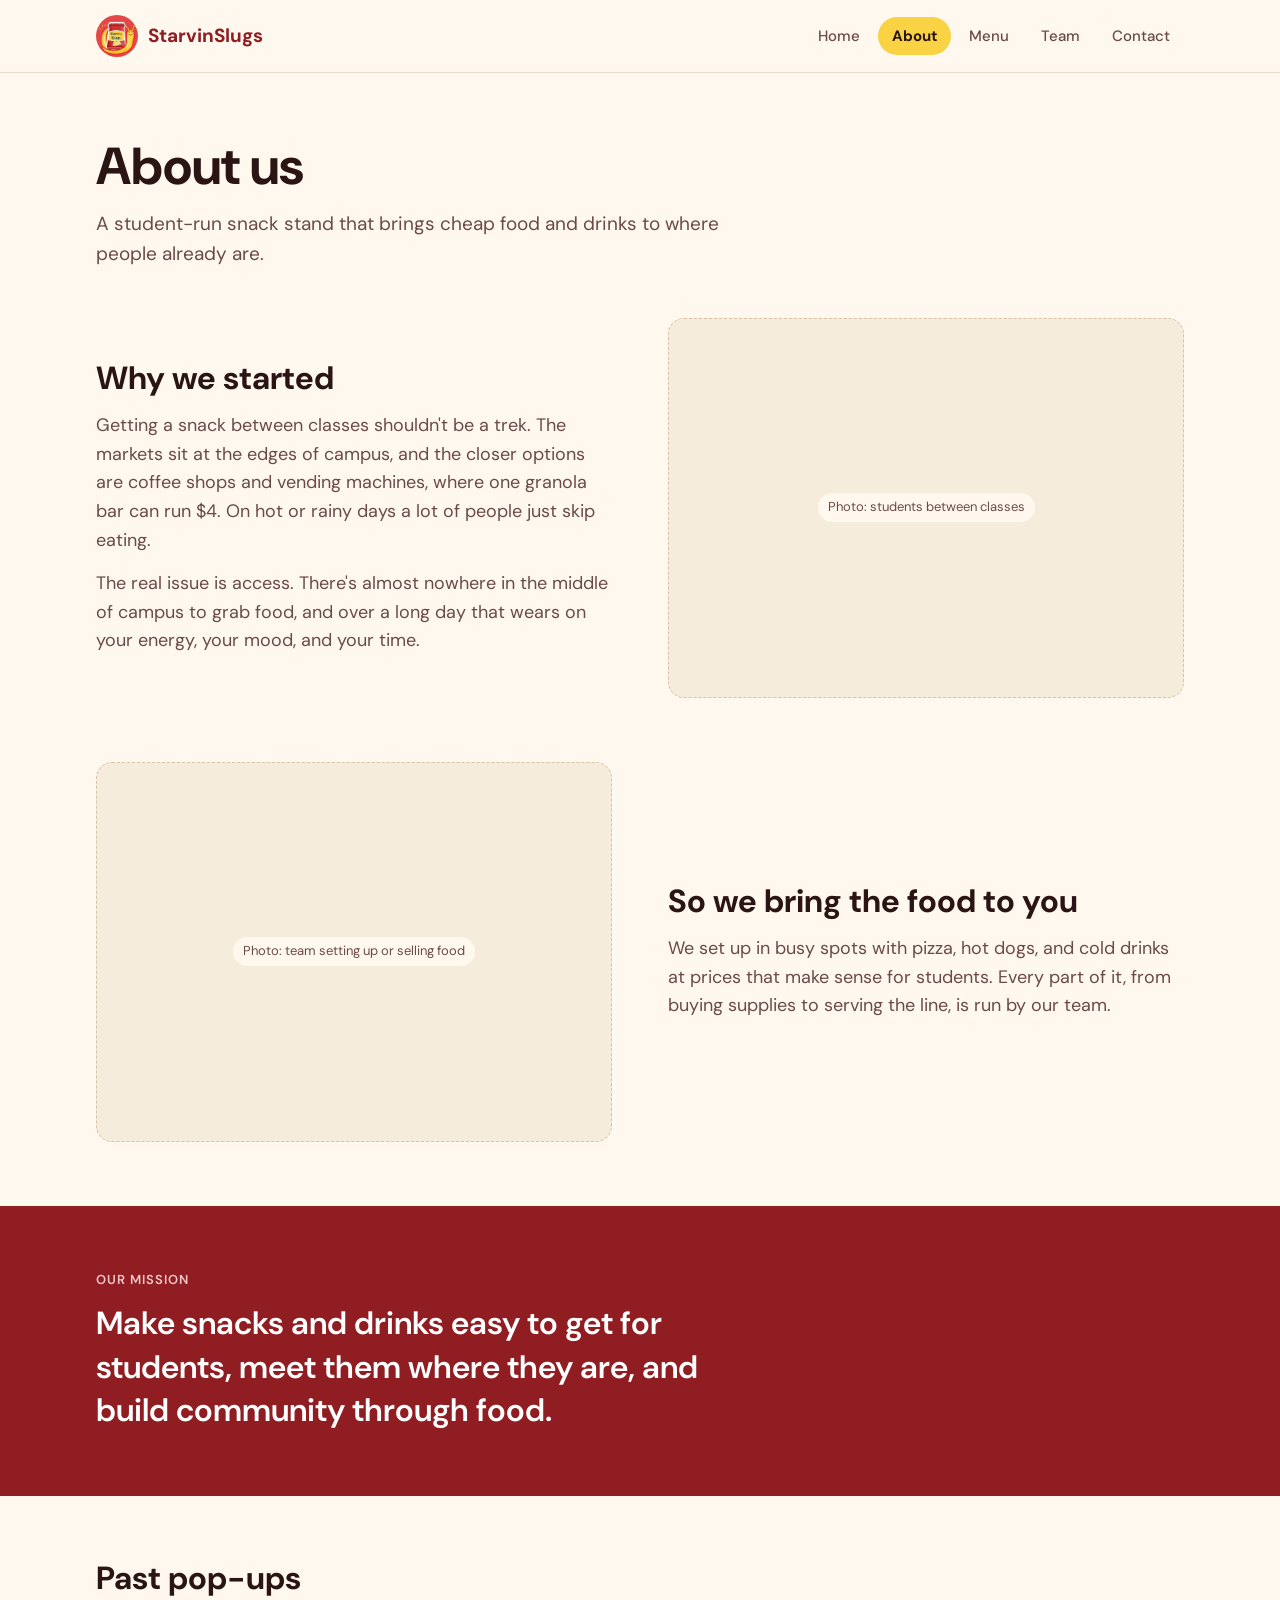
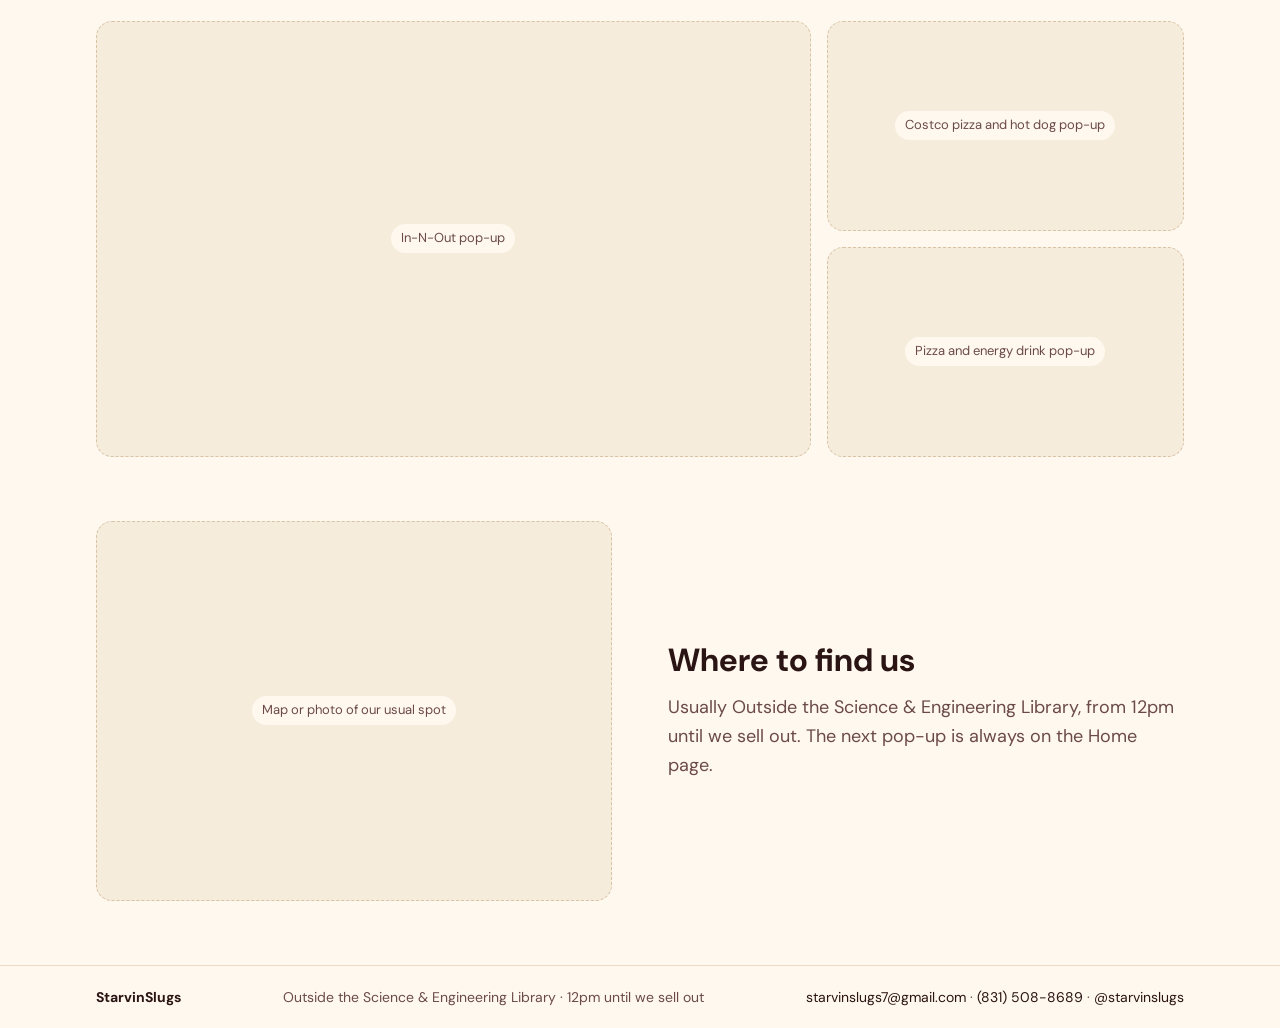
==== about.html @ a4594f16 "Add files via upload" ====
<!doctype html>
<html lang="en">
<head>
  <meta charset="utf-8">
  <meta name="viewport" content="width=device-width, initial-scale=1">
  <title>About — StarvinSlugs</title>
  <meta name="description" content="Why we started StarvinSlugs and what we do.">
  <meta name="theme-color" content="#fff8ee">
  <link rel="icon" href="logo.png?v=2">
  <link rel="apple-touch-icon" href="logo.png?v=2">
  <link rel="preconnect" href="https://fonts.googleapis.com">
  <link rel="preconnect" href="https://fonts.gstatic.com" crossorigin>
  <link href="https://fonts.googleapis.com/css2?family=Anton&family=DM+Sans:wght@400;500;600;700&display=swap" rel="stylesheet">
  <link rel="stylesheet" href="styles.css">
</head>
<body data-page="about">
<main>

  <section class="wrap section intro" style="padding-bottom:48px">
    <h1>About us</h1>
    <p>A student-run snack stand that brings cheap food and drinks to where people already are.</p>
  </section>

  <section class="wrap split" style="padding-bottom:64px">
    <div>
      <h2 class="h2">Why we started</h2>
      <p>Getting a snack between classes shouldn't be a trek. The markets sit at the edges of campus, and the closer options are coffee shops and vending machines, where one granola bar can run $4. On hot or rainy days a lot of people just skip eating.</p>
      <p>The real issue is access. There's almost nowhere in the middle of campus to grab food, and over a long day that wears on your energy, your mood, and your time.</p>
    </div>
    <div data-photo="aboutWhy" data-label="Photo: students between classes"></div>
  </section>

  <section class="wrap split" style="padding-bottom:64px">
    <div data-photo="aboutWhat" data-label="Photo: team setting up or selling food"></div>
    <div>
      <h2 class="h2">So we bring the food to you</h2>
      <p>We set up in busy spots with pizza, hot dogs, and cold drinks at prices that make sense for students. Every part of it, from buying supplies to serving the line, is run by our team.</p>
    </div>
  </section>

  <section class="mission">
    <div class="wrap section">
      <div class="label">Our mission</div>
      <p>Make snacks and drinks easy to get for students, meet them where they are, and build community through food.</p>
    </div>
  </section>

  <section class="wrap section">
    <h2 class="h2" style="margin-bottom:24px">Past pop-ups</h2>
    <div class="collage" id="about-popups"></div>
  </section>

  <section class="wrap split" style="padding-bottom:64px">
    <div data-photo="map" data-label="Map or photo of our usual spot"></div>
    <div>
      <h2 class="h2">Where to find us</h2>
      <p>Usually <span data-fill="SITE.usualSpot"></span>, from <span data-fill="SITE.usualHours"></span>. The next pop-up is always on the Home page.</p>
    </div>
  </section>
</main>
<script src="data.js"></script>
<script src="app.js"></script>
</body>
</html>
---- styles.css ----
/* ---------- Colors & fonts (from the logo) ---------- */
:root {
  --red: #c42d35;
  --red-dark: #8f1d22;
  --yellow: #f9d343;
  --cream: #fff8ee;
  --sand: #f6ecdc;
  --ink: #2a1414;
  --muted: #6b4a4a;
  --line: #ead9c4;
  --white: #ffffff;

  --font-display: "Anton", Impact, sans-serif;
  --font-body: "DM Sans", system-ui, sans-serif;
  --max: 1136px;
}

* { box-sizing: border-box; }
html { -webkit-text-size-adjust: 100%; }
body {
  margin: 0;
  background: var(--cream);
  color: var(--ink);
  font-family: var(--font-body);
  font-size: 17px;
  line-height: 1.6;
  display: flex;
  flex-direction: column;
  min-height: 100vh;
}
main { flex: 1; }
img { max-width: 100%; display: block; }
a { color: inherit; }
h1, h2, h3 { margin: 0; line-height: 1.15; text-wrap: balance; }
p { margin: 0; }
:focus-visible { outline: 3px solid var(--red); outline-offset: 3px; }

.wrap { width: 100%; max-width: var(--max); margin: 0 auto; padding-inline: 24px; }
.section { padding-block: 64px; }
.h2 { font-size: 32px; font-weight: 700; }
.muted { color: var(--muted); }
.label { font-size: 13px; font-weight: 600; letter-spacing: .08em; text-transform: uppercase; color: var(--muted); }
.row-head { display: flex; align-items: baseline; justify-content: space-between; gap: 16px; margin-bottom: 24px; flex-wrap: wrap; }
.link { font-weight: 600; color: var(--red-dark); }

/* ---------- Buttons ---------- */
.btn {
  display: inline-flex; align-items: center; justify-content: center;
  height: 48px; padding: 0 26px; border-radius: 999px;
  background: var(--red); color: var(--white); border: 0;
  font: inherit; font-size: 16px; font-weight: 600; text-decoration: none; cursor: pointer;
}
.btn:hover { background: var(--red-dark); }

/* ---------- Photos & placeholders ---------- */
.photo { position: relative; border-radius: 16px; overflow: hidden; background: var(--sand); }
.photo img { width: 100%; height: 100%; object-fit: cover; }
.photo.empty { display: flex; align-items: center; justify-content: center; border: 1.5px dashed #d8c3a5; }
.photo.empty span { font-size: 13px; color: var(--muted); background: var(--cream); padding: 4px 10px; border-radius: 999px; text-align: center; max-width: 85%; }

/* ---------- Header ---------- */
.site-header { position: sticky; top: 0; z-index: 10; background: rgba(255, 248, 238, .94); backdrop-filter: blur(8px); border-bottom: 1px solid var(--line); }
.site-header .wrap { display: flex; align-items: center; justify-content: space-between; height: 72px; gap: 16px; }
.brand { display: flex; align-items: center; gap: 10px; text-decoration: none; font-weight: 700; font-size: 19px; color: var(--red-dark); }
.brand img { width: 42px; height: 42px; border-radius: 50%; object-fit: cover; }
.nav { display: flex; gap: 4px; }
.nav a { padding: 7px 14px; border-radius: 999px; text-decoration: none; font-size: 15px; font-weight: 500; color: var(--muted); }
.nav a:hover { color: var(--ink); }
.nav a[aria-current="page"] { background: var(--yellow); color: var(--ink); font-weight: 700; }

/* ---------- Footer ---------- */
.site-footer { border-top: 1px solid var(--line); }
.site-footer .wrap { display: flex; flex-wrap: wrap; justify-content: space-between; gap: 8px 24px; padding-block: 20px; font-size: 14px; color: var(--muted); }
.site-footer b { color: var(--ink); }
.site-footer a { color: var(--ink); text-decoration: none; }

/* ---------- Home: hero ---------- */
.hero { display: grid; grid-template-columns: 1fr 1.15fr; gap: 56px; align-items: center; padding-block: 64px; }
.hero h1 { font-family: var(--font-display); font-weight: 400; font-size: 64px; line-height: 1.05; text-transform: uppercase; color: var(--red-dark); }
.hero h1 mark { background: var(--yellow); color: var(--red-dark); padding: 0 8px; -webkit-box-decoration-break: clone; box-decoration-break: clone; }
.hero p { font-size: 19px; color: var(--muted); margin: 22px 0 26px; max-width: 32ch; }
.hero .photo { height: 460px; }

/* ---------- Home: next pop-up band ---------- */
.band { background: var(--red-dark); color: var(--white); }
.band .wrap { display: grid; grid-template-columns: 1fr 1.3fr 300px; gap: 48px; align-items: center; padding-block: 48px; }
.band .label { color: #f3c7c9; }
.band .big { font-size: 32px; font-weight: 700; line-height: 1.15; }
.band .photo { height: 170px; background: rgba(255,255,255,.1); border-color: rgba(255,255,255,.35); }
.band .photo.empty span { background: var(--red-dark); color: #f3c7c9; }

/* ---------- Food tiles ---------- */
.tiles { display: grid; grid-template-columns: repeat(4, minmax(0, 1fr)); gap: 24px; }
.tile .photo { height: 230px; }
.tile .cap { display: flex; justify-content: space-between; gap: 12px; margin-top: 10px; font-weight: 600; }
.tile.sold { opacity: .5; }
.tile.sold .name { text-decoration: line-through; }

.popups3 { display: grid; grid-template-columns: repeat(3, minmax(0, 1fr)); gap: 20px; }
.popups3 .photo { height: 210px; }
.popup-cap { margin-top: 8px; font-weight: 600; }

/* ---------- About ---------- */
.intro h1 { font-size: 52px; font-weight: 700; }
.intro p { margin-top: 12px; font-size: 19px; color: var(--muted); max-width: 52ch; }
.split { display: grid; grid-template-columns: 1fr 1fr; gap: 56px; align-items: center; }
.split .photo { height: 380px; }
.split p { margin-top: 14px; font-size: 18px; color: var(--muted); }
.mission { background: var(--red-dark); color: var(--white); }
.mission .label { color: #f3c7c9; }
.mission p { margin-top: 12px; font-size: 32px; line-height: 1.35; font-weight: 600; max-width: 30ch; }
.collage { display: grid; grid-template-columns: 2fr 1fr; grid-template-rows: 210px 210px; gap: 16px; }
.collage .big { grid-row: 1 / 3; }

/* ---------- Menu ---------- */
.menu-head { display: flex; align-items: flex-end; justify-content: space-between; gap: 24px; flex-wrap: wrap; }
.menu-head h1 { font-size: 46px; font-weight: 700; }
.chip { background: var(--white); border: 1px solid var(--line); border-radius: 14px; padding: 14px 20px; display: flex; gap: 28px; flex-wrap: wrap; }
.chip b { display: block; }
.cards3 { display: grid; grid-template-columns: repeat(3, minmax(0, 1fr)); gap: 20px; }
.card { background: var(--white); border: 1px solid var(--line); border-radius: 16px; overflow: hidden; }
.card .photo { height: 210px; border-radius: 0; }
.card .body { padding: 16px 18px; display: flex; justify-content: space-between; gap: 12px; font-size: 17px; font-weight: 600; }
.card .note { display: block; font-size: 14px; font-weight: 400; color: var(--muted); }
.card.sold { opacity: .5; }
.card.sold .name { text-decoration: line-through; }
.badge { display: inline-block; margin-left: 6px; padding: 1px 8px; border-radius: 999px; background: var(--ink); color: var(--white); font-size: 11px; vertical-align: middle; }
.deals { background: var(--red-dark); color: var(--white); border-radius: 16px; padding: 24px; display: flex; flex-direction: column; gap: 14px; }
.deals h3 { font-size: 20px; }
.deals li { list-style: none; border-top: 1px solid rgba(255,255,255,.25); padding-top: 12px; display: flex; justify-content: space-between; gap: 12px; }
.deals ul { margin: 0; padding: 0; display: flex; flex-direction: column; gap: 12px; }
.deals small { display: block; color: #f3c7c9; font-size: 14px; }

/* ---------- Team ---------- */
.team-top { display: grid; grid-template-columns: 1fr 2fr; gap: 48px; align-items: center; }
.team-top h1 { font-size: 44px; font-weight: 700; }
.team-top .photo { height: 480px; }
.people { display: flex; flex-wrap: wrap; justify-content: center; gap: 28px 24px; }
.person { width: calc((100% - 72px) / 4); }
.person .photo { aspect-ratio: 1 / 1; max-width: 100%; }
.person b { display: block; margin-top: 10px; }
.person span { font-size: 13px; font-weight: 600; letter-spacing: .06em; text-transform: uppercase; color: var(--muted); }
.divider { border: 0; border-top: 1.5px solid var(--line); margin: 48px 0 32px; }

/* ---------- Contact ---------- */
.contact-top { display: grid; grid-template-columns: 1fr 1fr; gap: 64px; align-items: center; }
.contact-top h1 { font-size: 52px; font-weight: 700; }
.contact-top p { margin: 16px 0 22px; font-size: 18px; color: var(--muted); }
.email-row { display: flex; align-items: center; gap: 18px; flex-wrap: wrap; }
.email-row strong { font-size: 20px; }
.form-card { background: var(--sand); border-radius: 18px; padding: 32px; }
.form-card h2 { font-size: 24px; margin-bottom: 16px; }
form { display: flex; flex-direction: column; gap: 14px; }
fieldset { border: 0; margin: 0; padding: 0; display: flex; gap: 20px; align-items: center; flex-wrap: wrap; }
legend { font-size: 14px; font-weight: 600; margin-bottom: 6px; padding: 0; }
.field { display: flex; flex-direction: column; gap: 6px; font-size: 14px; font-weight: 600; }
.field input { height: 46px; border: 1.5px solid #d8c3a5; border-radius: 10px; padding: 0 12px; font: inherit; font-weight: 400; background: var(--white); color: var(--ink); }
.radio { display: flex; gap: 6px; align-items: center; font-size: 15px; }
.form-msg { font-size: 14px; font-weight: 600; color: var(--red-dark); }
.faq { display: grid; grid-template-columns: repeat(3, minmax(0, 1fr)); gap: 28px 48px; }
.faq div { border-top: 1.5px solid var(--line); padding-top: 16px; }
.faq h3 { font-size: 18px; }
.faq p { margin-top: 6px; color: var(--muted); }

/* ---------- Tablets ---------- */
@media (max-width: 960px) {
  .band .wrap { grid-template-columns: 1fr 1fr; }
  .band .photo { grid-column: 1 / -1; }
  .tiles { grid-template-columns: repeat(2, minmax(0, 1fr)); }
  .faq { grid-template-columns: 1fr; }
}

/* ---------- Phones ---------- */
@media (max-width: 720px) {
  body { font-size: 16px; }
  .wrap { padding-inline: 16px; }
  .section { padding-block: 40px; }
  .h2 { font-size: 24px; }
  .site-header .wrap { height: 60px; }
  .brand span { display: none; }
  .brand img { width: 34px; height: 34px; }
  .nav a { padding: 6px 8px; font-size: 13px; }
  .hero, .split, .team-top, .contact-top { grid-template-columns: 1fr; gap: 24px; }
  .hero { padding-block: 24px 40px; }
  .hero .photo { order: -1; height: 260px; }
  .hero h1 { font-size: 40px; }
  .band .wrap { grid-template-columns: 1fr; gap: 16px; padding-block: 28px; }
  .band .big { font-size: 26px; }
  .tile .photo { height: 150px; }
  .popups3 { grid-template-columns: repeat(3, minmax(0, 1fr)); gap: 10px; }
  .popups3 .photo { height: 110px; }
  .popup-cap { font-size: 13px; }
  .intro h1, .contact-top h1 { font-size: 36px; }
  .split .photo { height: 220px; order: 2; }
  .mission p { font-size: 22px; }
  .collage { grid-template-columns: 1fr 1fr; grid-template-rows: 200px 120px; }
  .collage .big { grid-row: auto; grid-column: 1 / -1; }
  .menu-head h1 { font-size: 32px; }
  .cards3 { grid-template-columns: 1fr; }
  .card .photo { height: 180px; }
  .team-top h1 { font-size: 34px; }
  .team-top .photo { height: 240px; }
  .person { width: calc((100% - 14px) / 2); }
  .people { gap: 20px 14px; }
  .form-card { padding: 20px; }
  .form-card .btn { width: 100%; }
}

@media (prefers-reduced-motion: reduce) { * { transition: none !important; } }
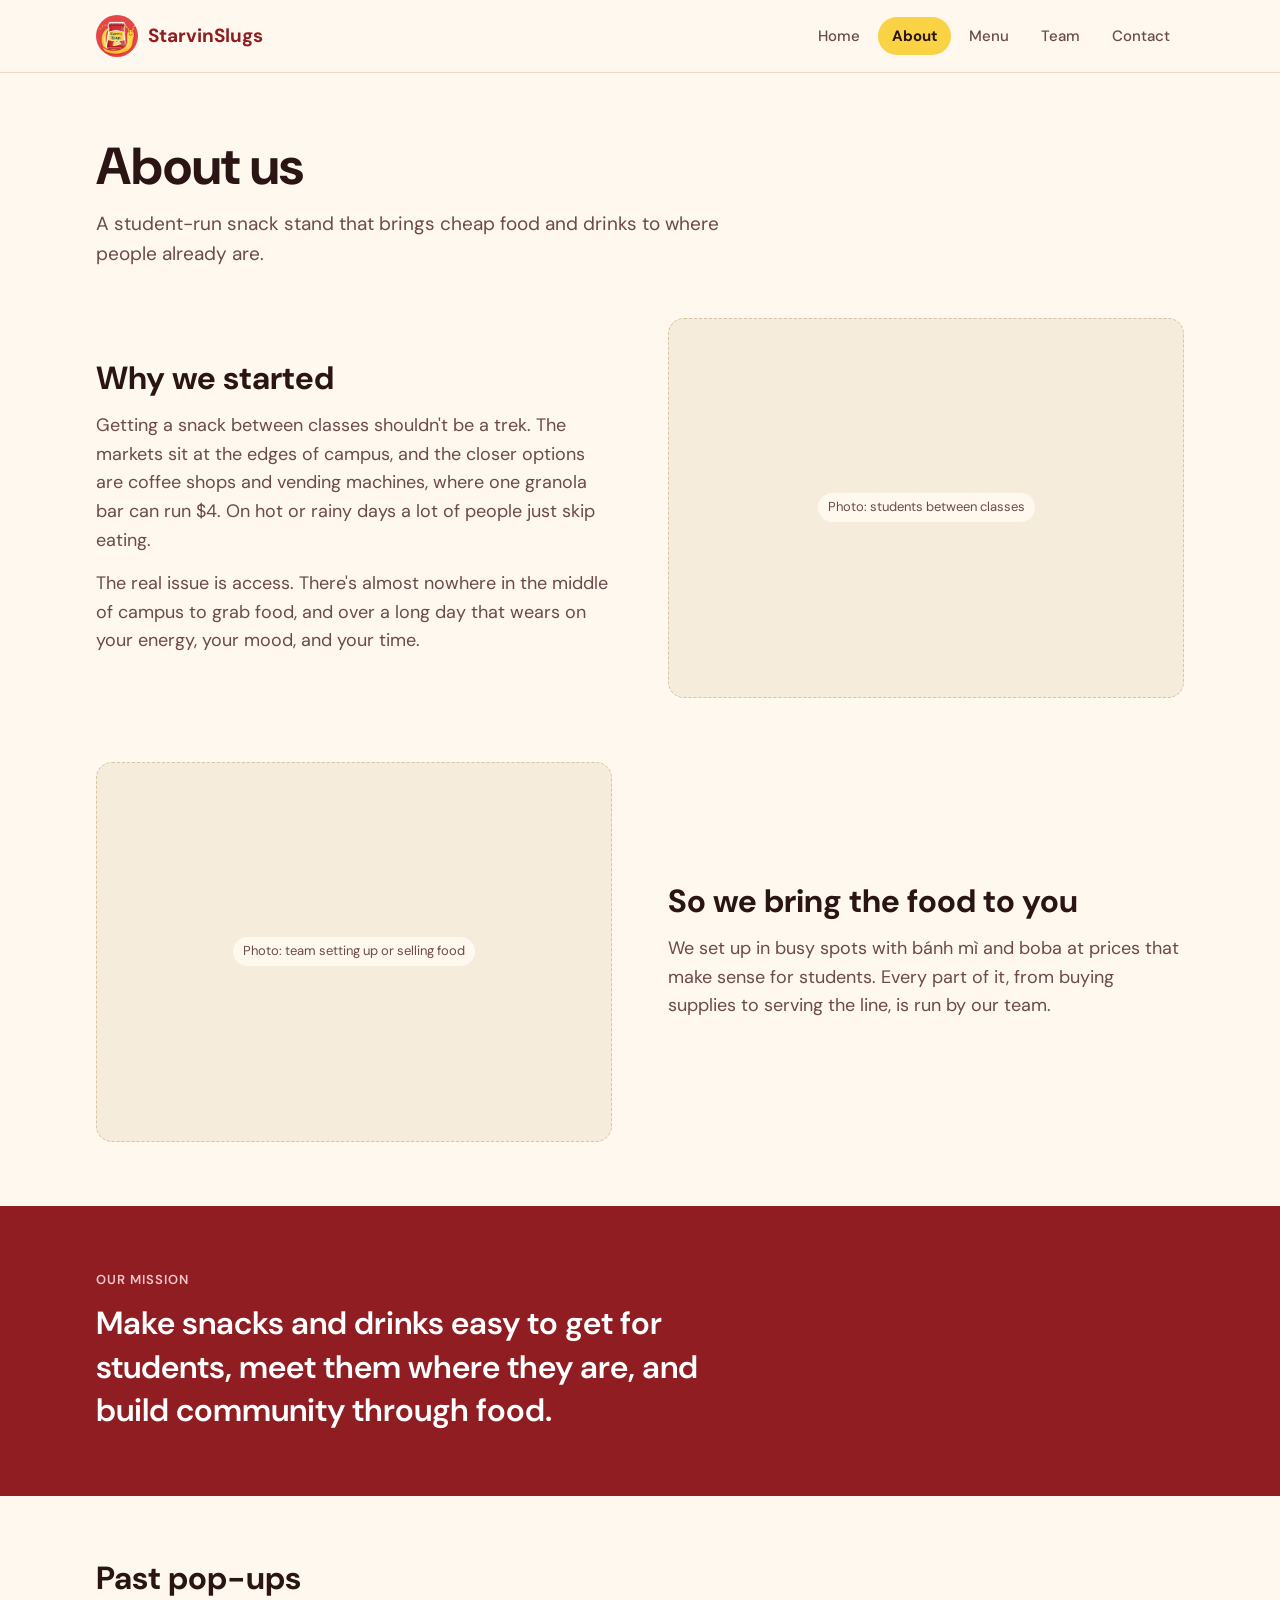
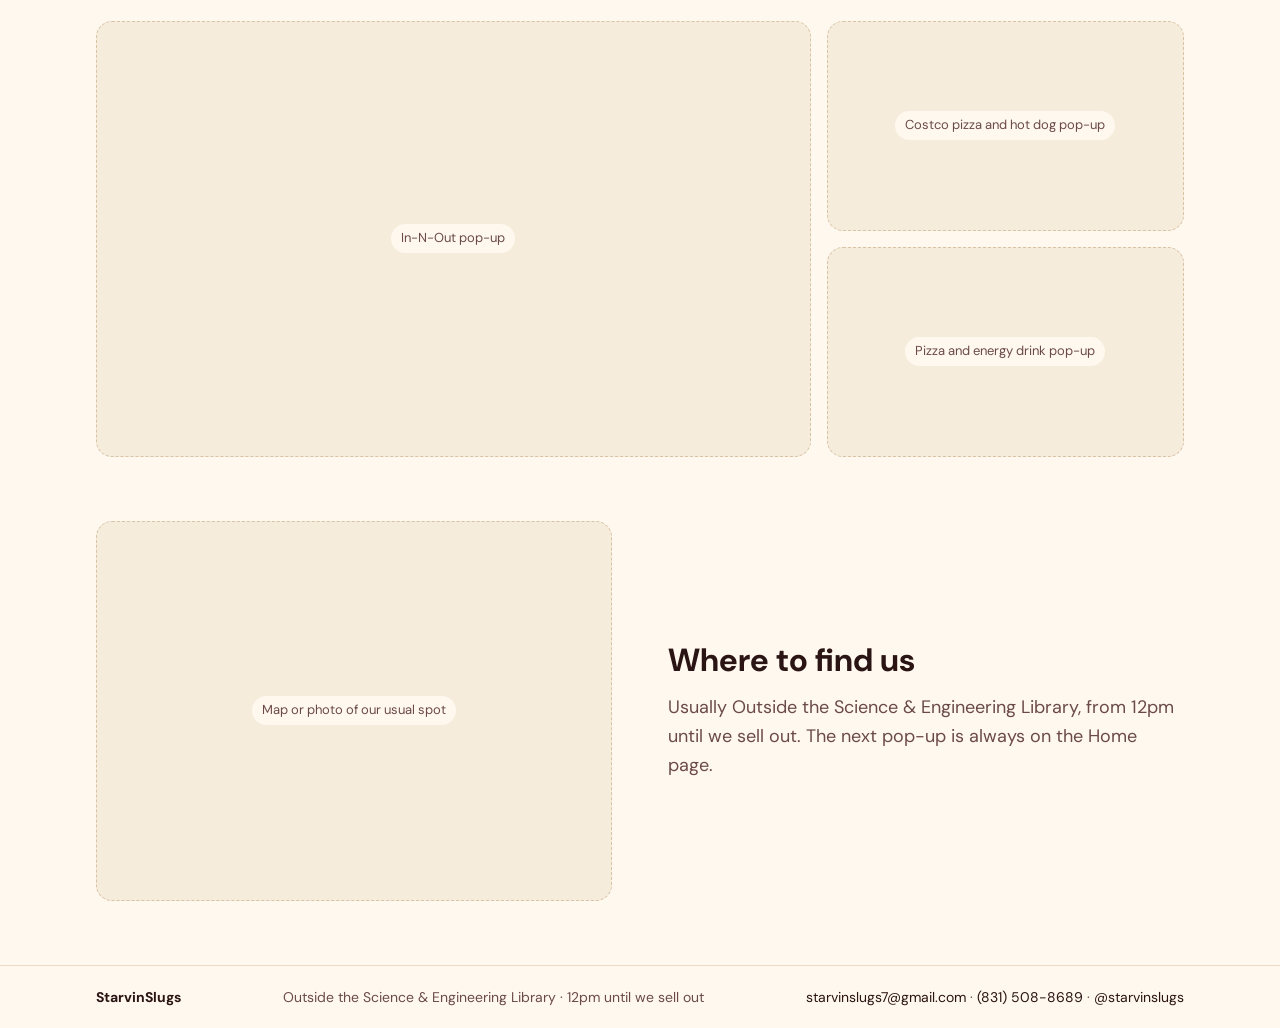
==== commit ee06de43: "Add files via upload" ====
--- a/about.html
+++ b/about.html
@@ -34,7 +34,7 @@
     <div data-photo="aboutWhat" data-label="Photo: team setting up or selling food"></div>
     <div>
       <h2 class="h2">So we bring the food to you</h2>
-      <p>We set up in busy spots with pizza, hot dogs, and cold drinks at prices that make sense for students. Every part of it, from buying supplies to serving the line, is run by our team.</p>
+      <p>We set up in busy spots with bánh mì and boba at prices that make sense for students. Every part of it, from buying supplies to serving the line, is run by our team.</p>
     </div>
   </section>
 
--- a/styles.css
+++ b/styles.css
@@ -90,7 +90,7 @@
 .band .photo.empty span { background: var(--red-dark); color: #f3c7c9; }
 
 /* ---------- Food tiles ---------- */
-.tiles { display: grid; grid-template-columns: repeat(4, minmax(0, 1fr)); gap: 24px; }
+.tiles { display: grid; grid-template-columns: repeat(auto-fit, minmax(220px, 1fr)); gap: 24px; }
 .tile .photo { height: 230px; }
 .tile .cap { display: flex; justify-content: space-between; gap: 12px; margin-top: 10px; font-weight: 600; }
 .tile.sold { opacity: .5; }
@@ -130,6 +130,11 @@
 .deals li { list-style: none; border-top: 1px solid rgba(255,255,255,.25); padding-top: 12px; display: flex; justify-content: space-between; gap: 12px; }
 .deals ul { margin: 0; padding: 0; display: flex; flex-direction: column; gap: 12px; }
 .deals small { display: block; color: #f3c7c9; font-size: 14px; }
+
+.menu-cols { display: grid; grid-template-columns: 1fr 1fr; gap: 24px; align-items: start; }
+.stack { display: flex; flex-direction: column; gap: 20px; }
+.stack .card .photo { height: 300px; }
+.stack .deals { margin-top: 0; }
 
 /* ---------- Team ---------- */
 .team-top { display: grid; grid-template-columns: 1fr 2fr; gap: 48px; align-items: center; }
@@ -166,7 +171,6 @@
 @media (max-width: 960px) {
   .band .wrap { grid-template-columns: 1fr 1fr; }
   .band .photo { grid-column: 1 / -1; }
-  .tiles { grid-template-columns: repeat(2, minmax(0, 1fr)); }
   .faq { grid-template-columns: 1fr; }
 }
 
@@ -196,7 +200,8 @@
   .collage { grid-template-columns: 1fr 1fr; grid-template-rows: 200px 120px; }
   .collage .big { grid-row: auto; grid-column: 1 / -1; }
   .menu-head h1 { font-size: 32px; }
-  .cards3 { grid-template-columns: 1fr; }
+  .cards3, .menu-cols { grid-template-columns: 1fr; }
+  .stack .card .photo { height: 200px; }
   .card .photo { height: 180px; }
   .team-top h1 { font-size: 34px; }
   .team-top .photo { height: 240px; }
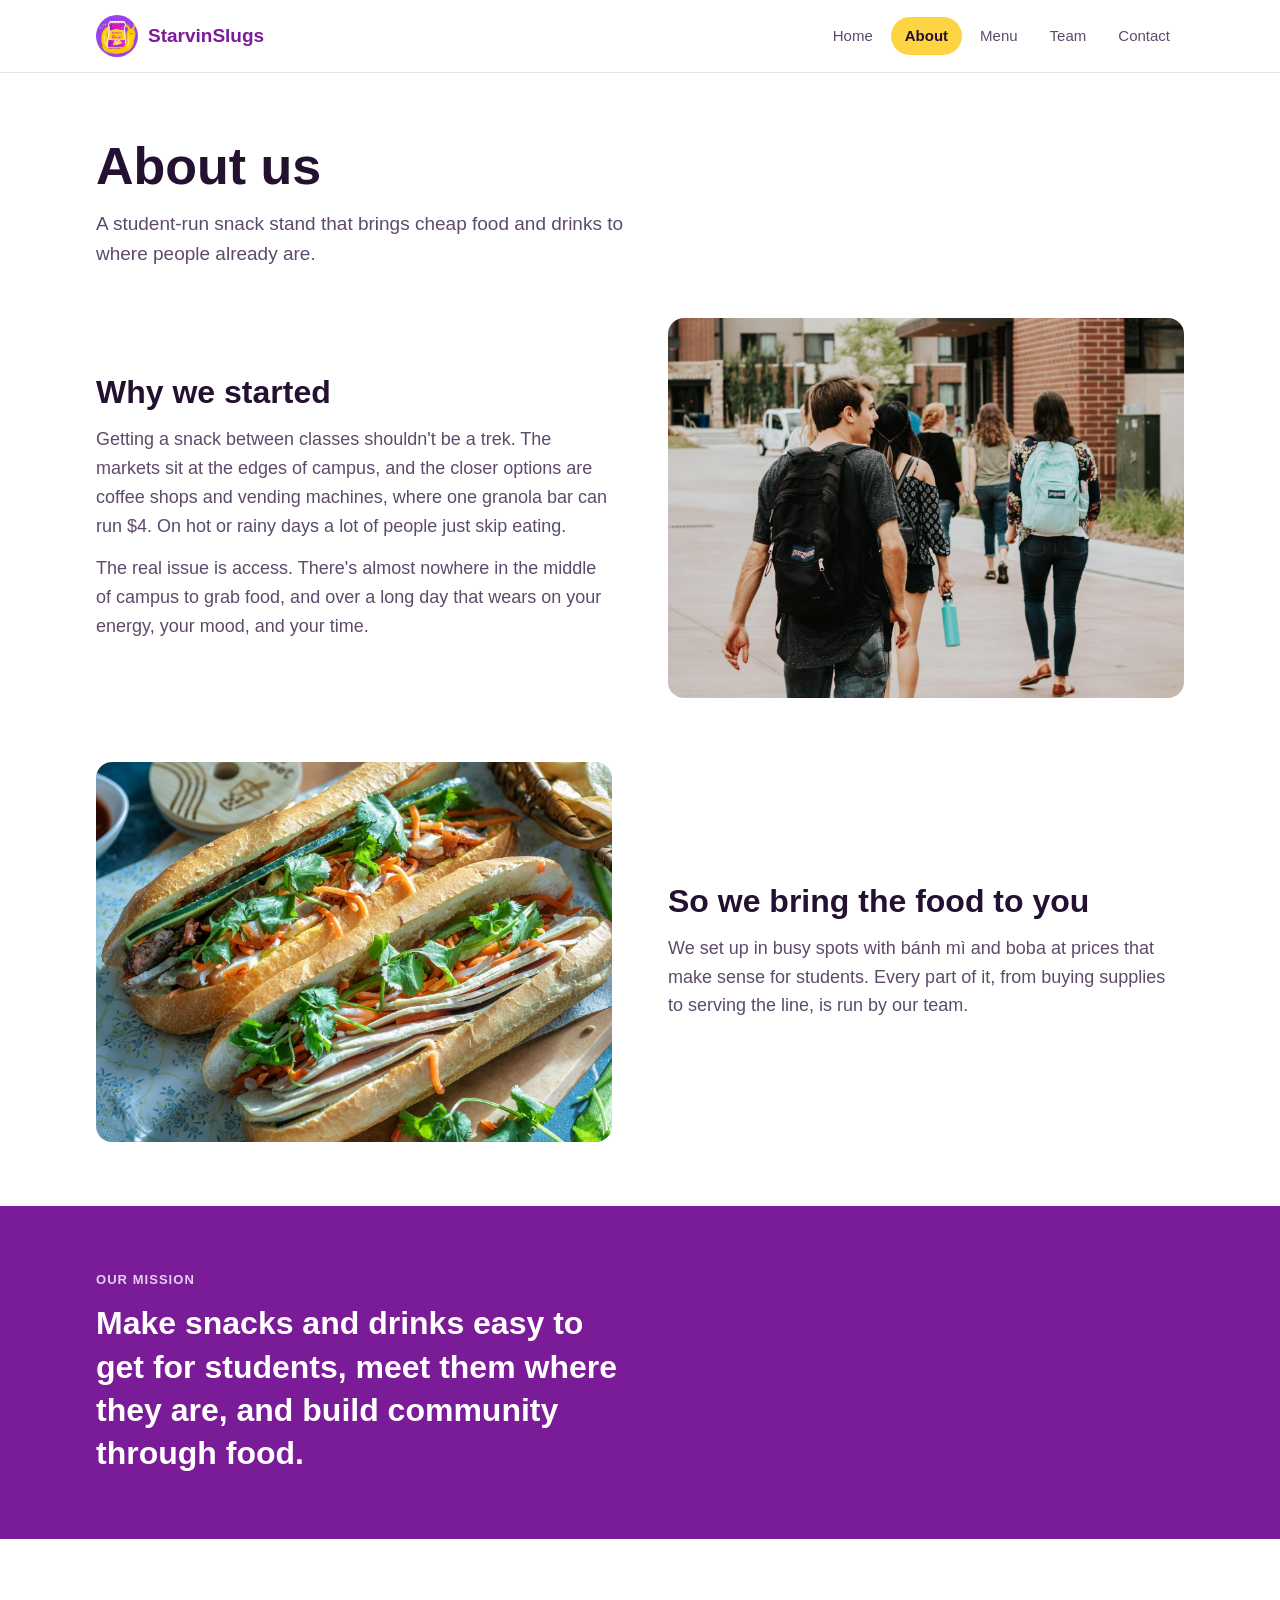
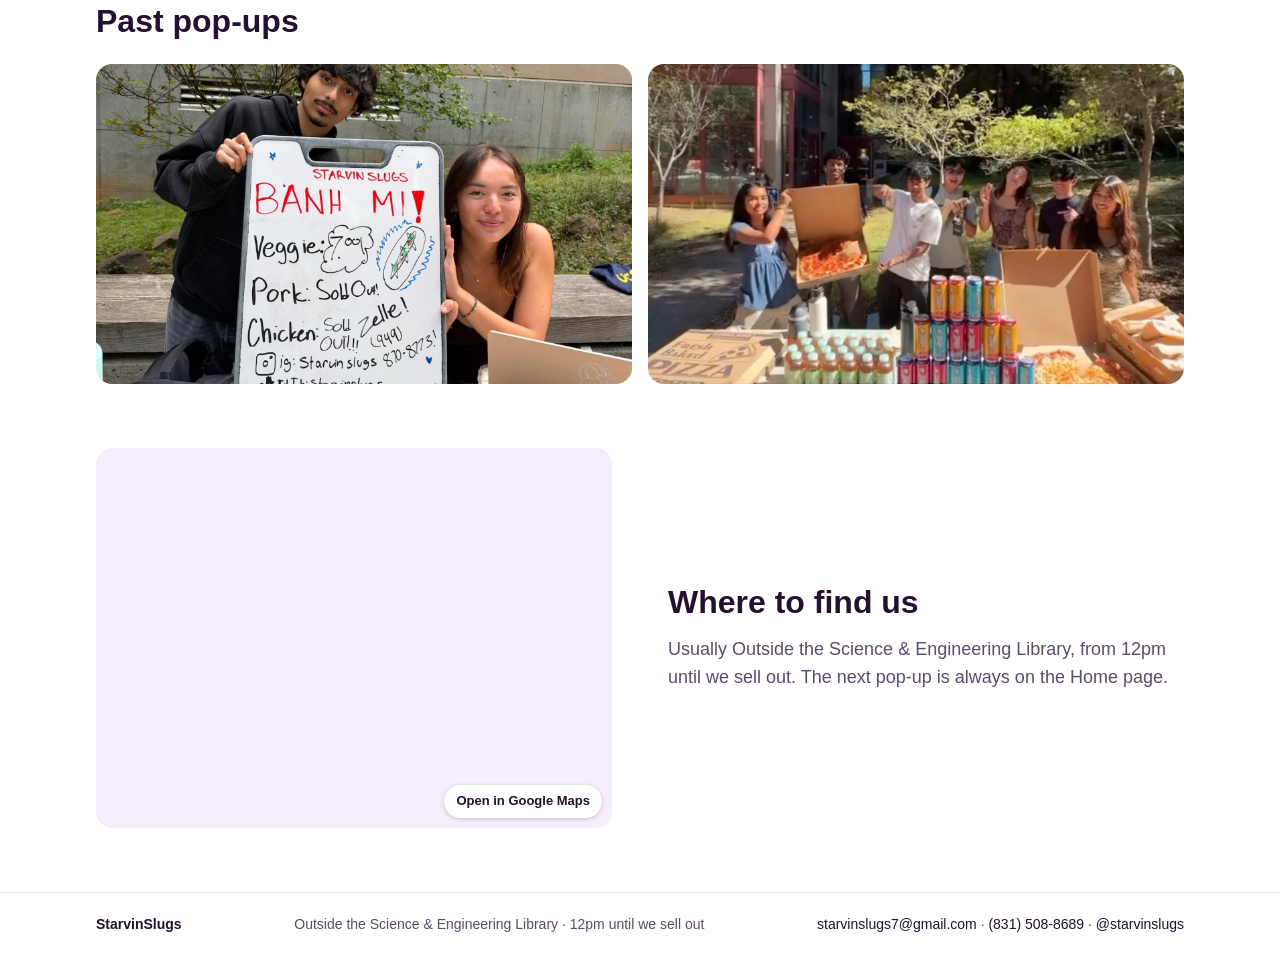
==== commit 5722a98f: "Add files via upload" ====
--- a/about.html
+++ b/about.html
@@ -5,12 +5,9 @@
   <meta name="viewport" content="width=device-width, initial-scale=1">
   <title>About — StarvinSlugs</title>
   <meta name="description" content="Why we started StarvinSlugs and what we do.">
-  <meta name="theme-color" content="#fff8ee">
-  <link rel="icon" href="logo.png?v=2">
-  <link rel="apple-touch-icon" href="logo.png?v=2">
-  <link rel="preconnect" href="https://fonts.googleapis.com">
-  <link rel="preconnect" href="https://fonts.gstatic.com" crossorigin>
-  <link href="https://fonts.googleapis.com/css2?family=Anton&family=DM+Sans:wght@400;500;600;700&display=swap" rel="stylesheet">
+  <meta name="theme-color" content="#ffffff">
+  <link rel="icon" href="logo.png?v=3">
+  <link rel="apple-touch-icon" href="logo.png?v=3">
   <link rel="stylesheet" href="styles.css">
 </head>
 <body data-page="about">
--- a/styles.css
+++ b/styles.css
@@ -1,17 +1,17 @@
-/* ---------- Colors & fonts (from the logo) ---------- */
+/* ---------- Colors & fonts (from the branding guide) ---------- */
 :root {
-  --red: #c42d35;
-  --red-dark: #8f1d22;
-  --yellow: #f9d343;
-  --cream: #fff8ee;
-  --sand: #f6ecdc;
-  --ink: #2a1414;
-  --muted: #6b4a4a;
-  --line: #ead9c4;
+  --red: #9f24c4;
+  --red-dark: #7a1b97;
+  --yellow: #ffd442;
+  --cream: #ffffff;
+  --sand: #f5eefa;
+  --ink: #241030;
+  --muted: #5e4a6b;
+  --line: #eadff2;
   --white: #ffffff;
 
-  --font-display: "Anton", Impact, sans-serif;
-  --font-body: "DM Sans", system-ui, sans-serif;
+  --font-display: "Helvetica Neue", Helvetica, Arial, sans-serif;
+  --font-body: "Helvetica Neue", Helvetica, Arial, sans-serif;
   --max: 1136px;
 }
 
@@ -55,11 +55,11 @@
 /* ---------- Photos & placeholders ---------- */
 .photo { position: relative; border-radius: 16px; overflow: hidden; background: var(--sand); }
 .photo img { width: 100%; height: 100%; object-fit: cover; }
-.photo.empty { display: flex; align-items: center; justify-content: center; border: 1.5px dashed #d8c3a5; }
+.photo.empty { display: flex; align-items: center; justify-content: center; border: 1.5px dashed #d5c3e3; }
 .photo.empty span { font-size: 13px; color: var(--muted); background: var(--cream); padding: 4px 10px; border-radius: 999px; text-align: center; max-width: 85%; }
 
 /* ---------- Header ---------- */
-.site-header { position: sticky; top: 0; z-index: 10; background: rgba(255, 248, 238, .94); backdrop-filter: blur(8px); border-bottom: 1px solid var(--line); }
+.site-header { position: sticky; top: 0; z-index: 10; background: rgba(255, 255, 255, .94); backdrop-filter: blur(8px); border-bottom: 1px solid var(--line); }
 .site-header .wrap { display: flex; align-items: center; justify-content: space-between; height: 72px; gap: 16px; }
 .brand { display: flex; align-items: center; gap: 10px; text-decoration: none; font-weight: 700; font-size: 19px; color: var(--red-dark); }
 .brand img { width: 42px; height: 42px; border-radius: 50%; object-fit: cover; }
@@ -76,18 +76,18 @@
 
 /* ---------- Home: hero ---------- */
 .hero { display: grid; grid-template-columns: 1fr 1.15fr; gap: 56px; align-items: center; padding-block: 64px; }
-.hero h1 { font-family: var(--font-display); font-weight: 400; font-size: 64px; line-height: 1.05; text-transform: uppercase; color: var(--red-dark); }
-.hero h1 mark { background: var(--yellow); color: var(--red-dark); padding: 0 8px; -webkit-box-decoration-break: clone; box-decoration-break: clone; }
+.hero h1 { font-family: var(--font-display); font-weight: 700; font-size: 64px; line-height: 1.18; text-transform: uppercase; color: var(--red-dark); }
+.hero h1 mark { background: var(--yellow); color: var(--red-dark); padding: 2px 10px; -webkit-box-decoration-break: clone; box-decoration-break: clone; }
 .hero p { font-size: 19px; color: var(--muted); margin: 22px 0 26px; max-width: 32ch; }
 .hero .photo { height: 460px; }
 
 /* ---------- Home: next pop-up band ---------- */
 .band { background: var(--red-dark); color: var(--white); }
 .band .wrap { display: grid; grid-template-columns: 1fr 1.3fr 300px; gap: 48px; align-items: center; padding-block: 48px; }
-.band .label { color: #f3c7c9; }
+.band .label { color: #e9cdf4; }
 .band .big { font-size: 32px; font-weight: 700; line-height: 1.15; }
 .band .photo { height: 170px; background: rgba(255,255,255,.1); border-color: rgba(255,255,255,.35); }
-.band .photo.empty span { background: var(--red-dark); color: #f3c7c9; }
+.band .photo.empty span { background: var(--red-dark); color: #e9cdf4; }
 
 /* ---------- Food tiles ---------- */
 .tiles { display: grid; grid-template-columns: repeat(auto-fit, minmax(220px, 1fr)); gap: 24px; }
@@ -107,10 +107,12 @@
 .split .photo { height: 380px; }
 .split p { margin-top: 14px; font-size: 18px; color: var(--muted); }
 .mission { background: var(--red-dark); color: var(--white); }
-.mission .label { color: #f3c7c9; }
+.mission .label { color: #e9cdf4; }
 .mission p { margin-top: 12px; font-size: 32px; line-height: 1.35; font-weight: 600; max-width: 30ch; }
 .collage { display: grid; grid-template-columns: 2fr 1fr; grid-template-rows: 210px 210px; gap: 16px; }
 .collage .big { grid-row: 1 / 3; }
+.collage.two { grid-template-columns: 1fr 1fr; grid-template-rows: 320px; }
+.collage.two .big { grid-row: auto; }
 
 /* ---------- Menu ---------- */
 .menu-head { display: flex; align-items: flex-end; justify-content: space-between; gap: 24px; flex-wrap: wrap; }
@@ -129,7 +131,7 @@
 .deals h3 { font-size: 20px; }
 .deals li { list-style: none; border-top: 1px solid rgba(255,255,255,.25); padding-top: 12px; display: flex; justify-content: space-between; gap: 12px; }
 .deals ul { margin: 0; padding: 0; display: flex; flex-direction: column; gap: 12px; }
-.deals small { display: block; color: #f3c7c9; font-size: 14px; }
+.deals small { display: block; color: #e9cdf4; font-size: 14px; }
 
 .menu-cols { display: grid; grid-template-columns: 1fr 1fr; gap: 24px; align-items: start; }
 .stack { display: flex; flex-direction: column; gap: 20px; }
@@ -159,7 +161,7 @@
 fieldset { border: 0; margin: 0; padding: 0; display: flex; gap: 20px; align-items: center; flex-wrap: wrap; }
 legend { font-size: 14px; font-weight: 600; margin-bottom: 6px; padding: 0; }
 .field { display: flex; flex-direction: column; gap: 6px; font-size: 14px; font-weight: 600; }
-.field input { height: 46px; border: 1.5px solid #d8c3a5; border-radius: 10px; padding: 0 12px; font: inherit; font-weight: 400; background: var(--white); color: var(--ink); }
+.field input { height: 46px; border: 1.5px solid #d5c3e3; border-radius: 10px; padding: 0 12px; font: inherit; font-weight: 400; background: var(--white); color: var(--ink); }
 .radio { display: flex; gap: 6px; align-items: center; font-size: 15px; }
 .form-msg { font-size: 14px; font-weight: 600; color: var(--red-dark); }
 .faq { display: grid; grid-template-columns: repeat(3, minmax(0, 1fr)); gap: 28px 48px; }
@@ -199,6 +201,8 @@
   .mission p { font-size: 22px; }
   .collage { grid-template-columns: 1fr 1fr; grid-template-rows: 200px 120px; }
   .collage .big { grid-row: auto; grid-column: 1 / -1; }
+  .collage.two { grid-template-rows: 180px; }
+  .collage.two .big { grid-column: auto; }
   .menu-head h1 { font-size: 32px; }
   .cards3, .menu-cols { grid-template-columns: 1fr; }
   .stack .card .photo { height: 200px; }
@@ -212,3 +216,12 @@
 }
 
 @media (prefers-reduced-motion: reduce) { * { transition: none !important; } }
+
+/* Food photos: favor the lower part of the shot, where the food usually is */
+.card .photo img, .tile .photo img { object-position: 35% 75%; }
+
+/* Google Map */
+.photo.map { background: var(--sand); }
+.photo.map iframe { width: 100%; height: 100%; border: 0; display: block; }
+.map-link { position: absolute; right: 10px; bottom: 10px; background: var(--white); color: var(--ink); font-size: 13px; font-weight: 600; text-decoration: none; padding: 6px 12px; border-radius: 999px; box-shadow: 0 1px 4px rgba(0,0,0,.2); }
+.band .photo.map { height: 200px; }
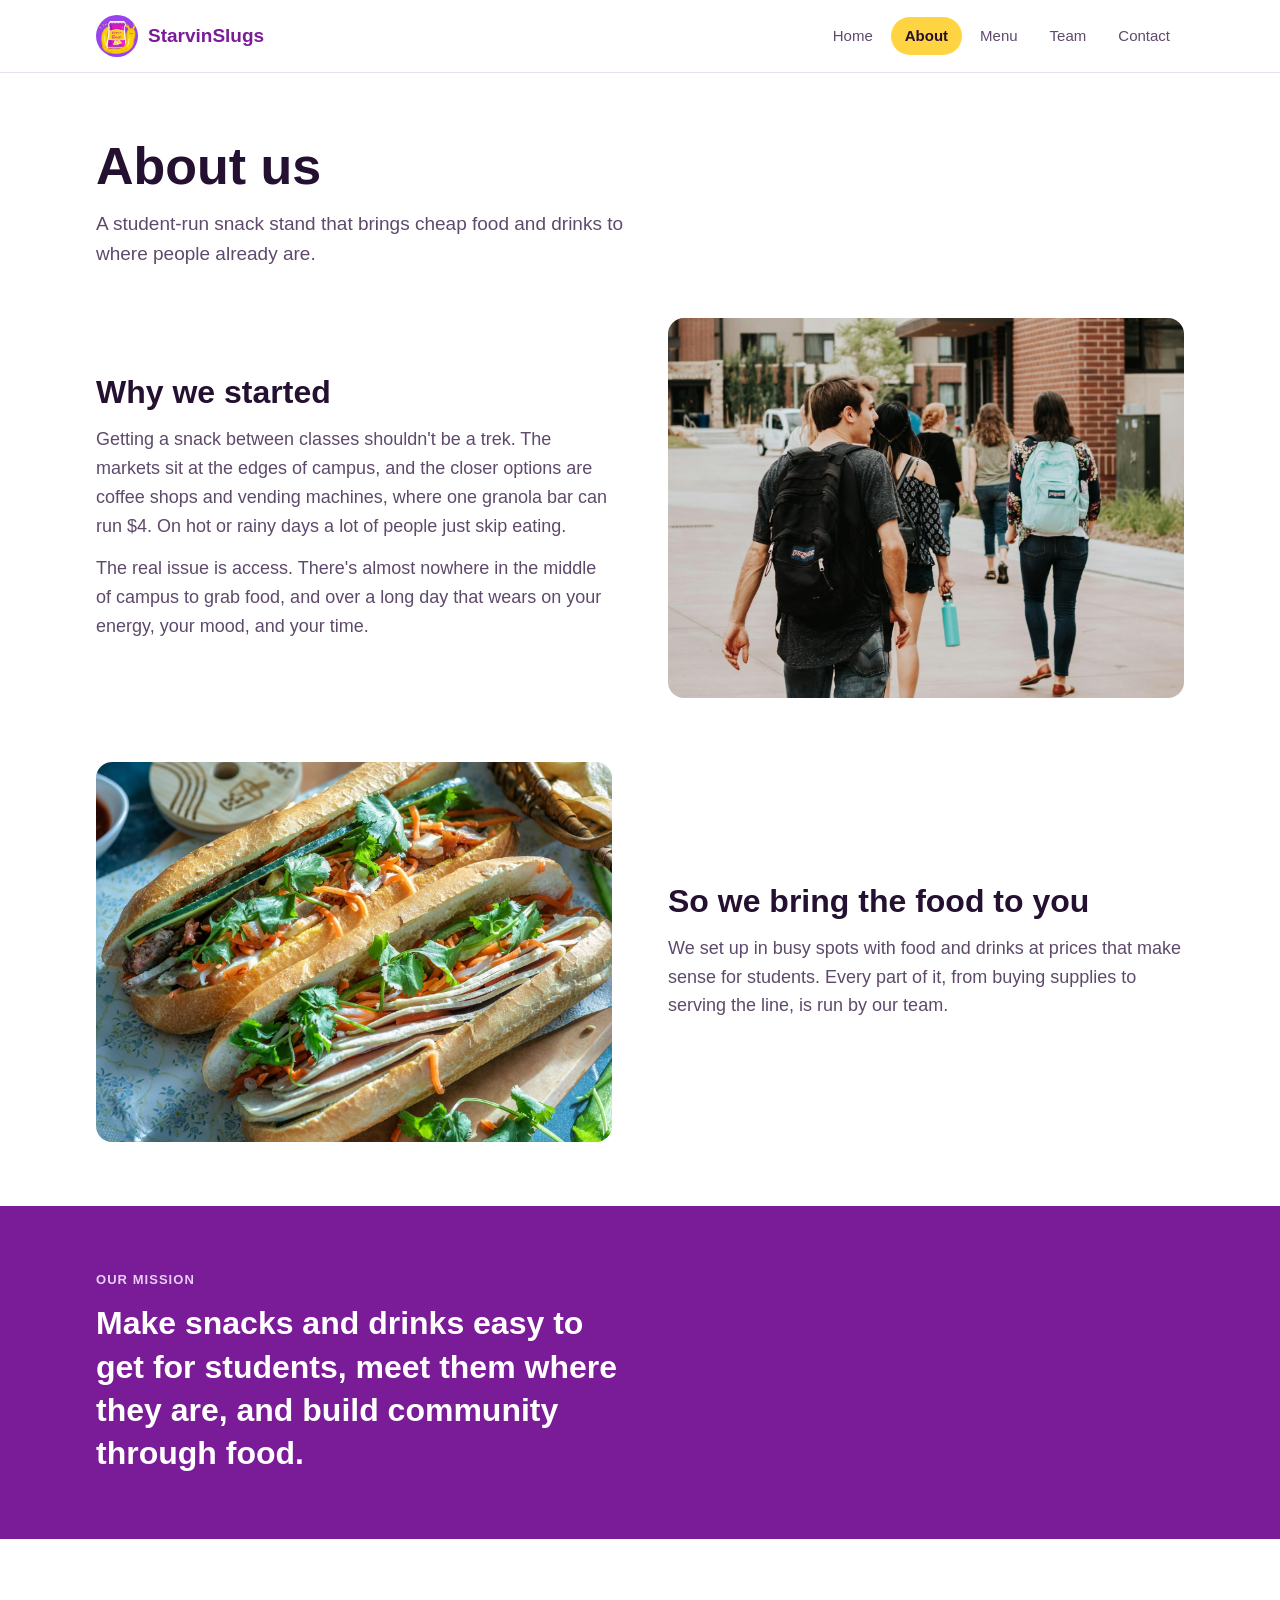
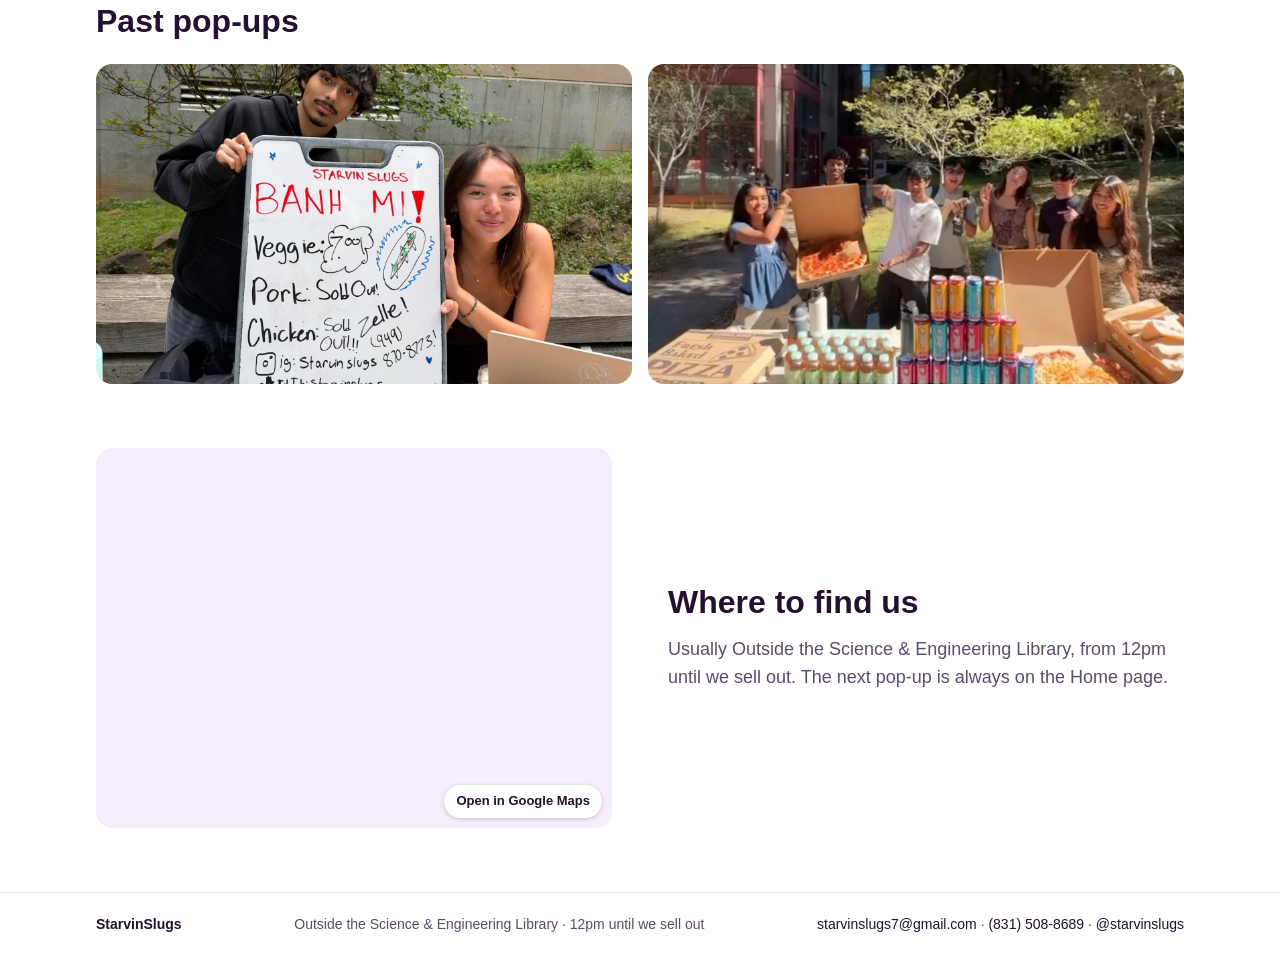
==== commit 542c49d6: "Add files via upload" ====
--- a/about.html
+++ b/about.html
@@ -31,7 +31,7 @@
     <div data-photo="aboutWhat" data-label="Photo: team setting up or selling food"></div>
     <div>
       <h2 class="h2">So we bring the food to you</h2>
-      <p>We set up in busy spots with bánh mì and boba at prices that make sense for students. Every part of it, from buying supplies to serving the line, is run by our team.</p>
+      <p>We set up in busy spots with food and drinks at prices that make sense for students. Every part of it, from buying supplies to serving the line, is run by our team.</p>
     </div>
   </section>
 
--- a/styles.css
+++ b/styles.css
@@ -10,8 +10,8 @@
   --line: #eadff2;
   --white: #ffffff;
 
-  --font-display: "Helvetica Neue", Helvetica, Arial, sans-serif;
-  --font-body: "Helvetica Neue", Helvetica, Arial, sans-serif;
+  --font-display: -apple-system, BlinkMacSystemFont, "SF Pro Display", "SF Pro Text", "Helvetica Neue", Helvetica, Arial, sans-serif;
+  --font-body: -apple-system, BlinkMacSystemFont, "SF Pro Display", "SF Pro Text", "Helvetica Neue", Helvetica, Arial, sans-serif;
   --max: 1136px;
 }
 
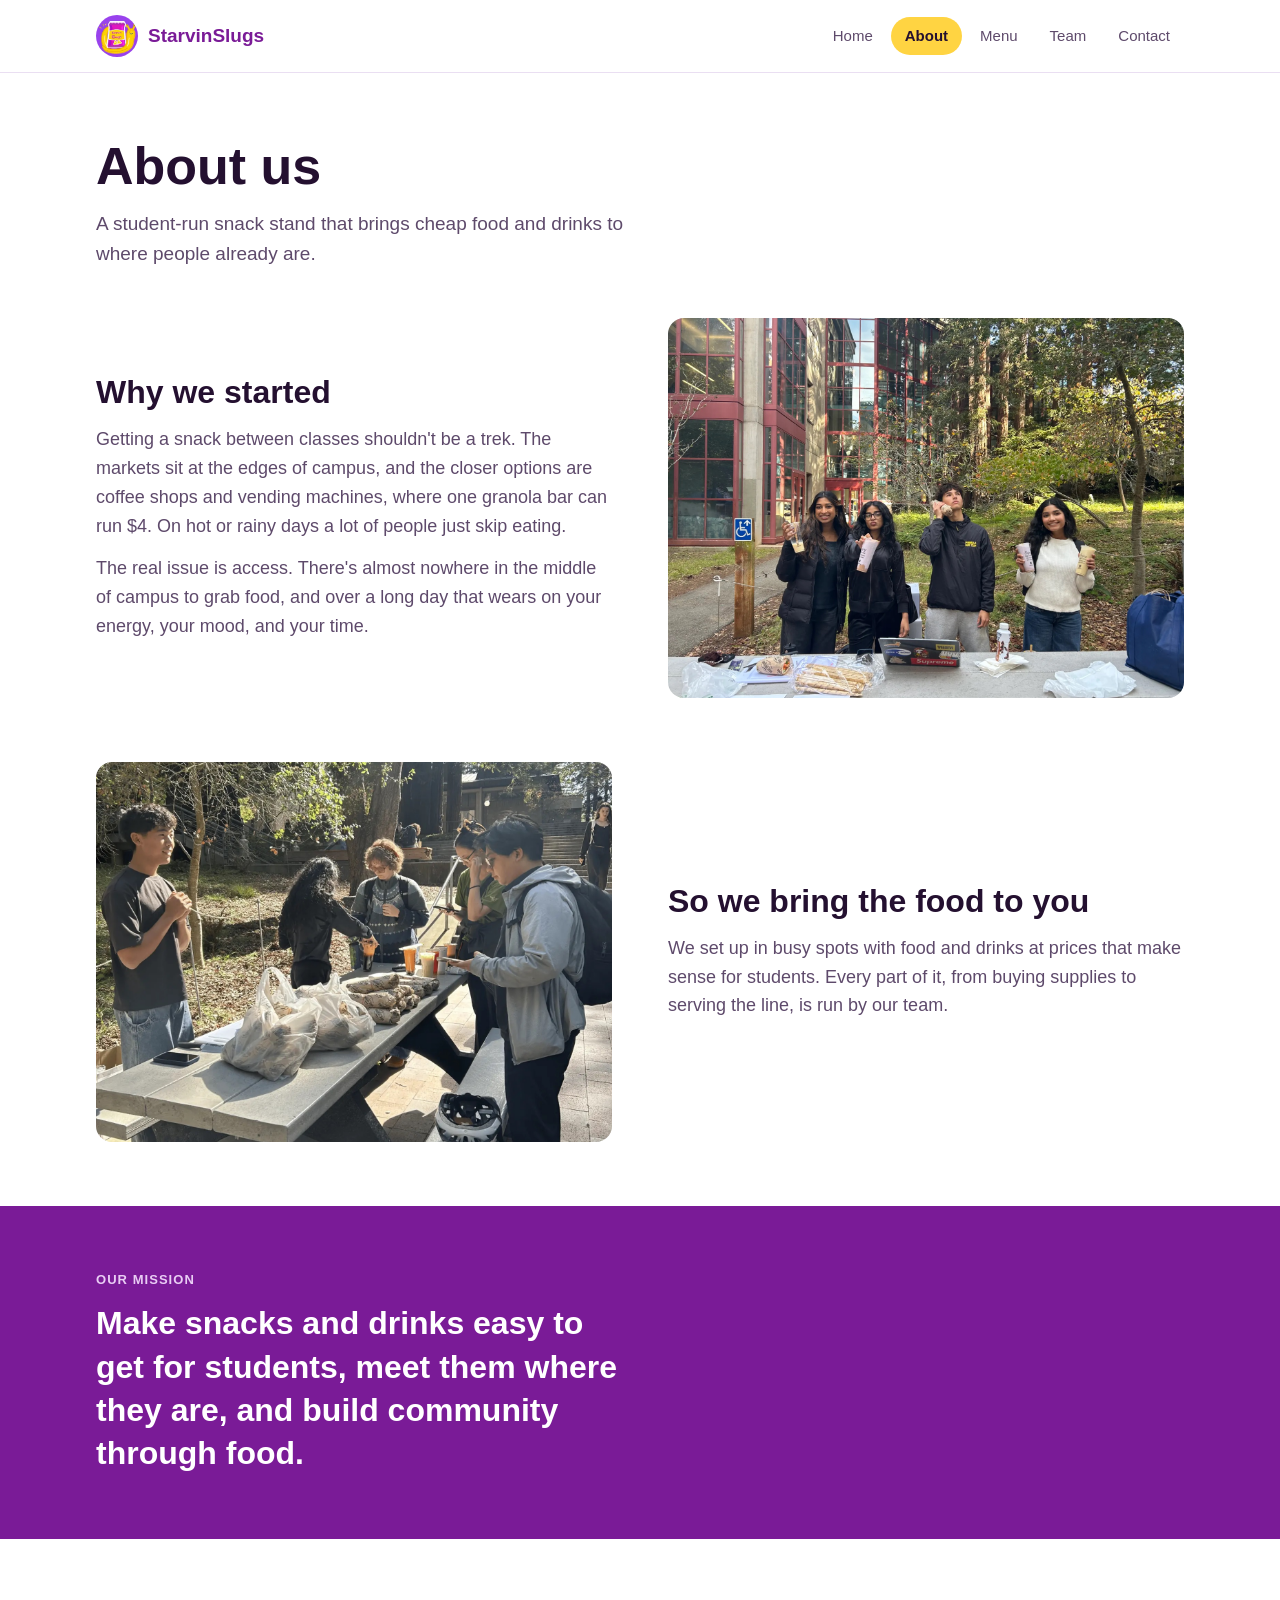
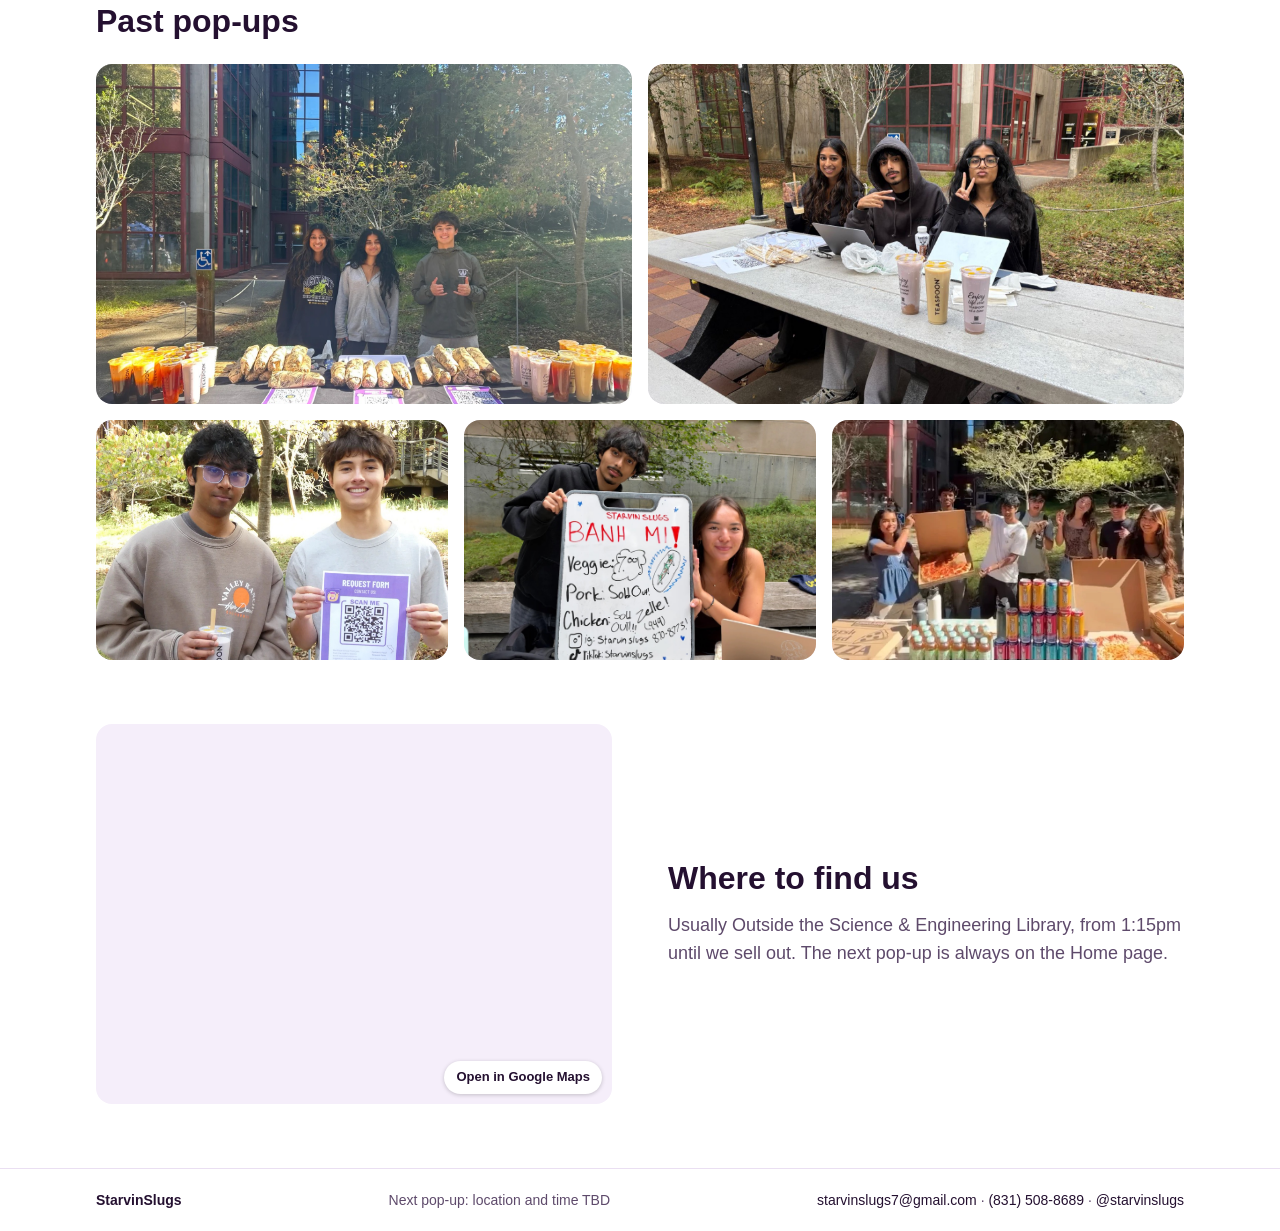
==== commit a7f899b6: "Add files via upload" ====
--- a/about.html
+++ b/about.html
@@ -9,6 +9,8 @@
   <link rel="icon" href="logo.png?v=3">
   <link rel="apple-touch-icon" href="logo.png?v=3">
   <link rel="stylesheet" href="styles.css">
+  <script>window.va = window.va || function () { (window.vaq = window.vaq || []).push(arguments); };</script>
+  <script defer src="/_vercel/insights/script.js"></script>
 </head>
 <body data-page="about">
 <main>
--- a/styles.css
+++ b/styles.css
@@ -68,6 +68,23 @@
 .nav a:hover { color: var(--ink); }
 .nav a[aria-current="page"] { background: var(--yellow); color: var(--ink); font-weight: 700; }
 
+/* ---------- Phone menu (three-line button + slide-out drawer) ---------- */
+.menu-toggle { display: none; }
+.drawer-backdrop { position: fixed; inset: 0; z-index: 50; background: rgba(36, 16, 48, .45); opacity: 0; pointer-events: none; transition: opacity .25s ease; }
+.drawer-backdrop.open { opacity: 1; pointer-events: auto; }
+.drawer { position: fixed; top: 0; right: 0; bottom: 0; z-index: 51; width: min(84vw, 340px); background: var(--white); display: flex; flex-direction: column; padding: 8px 20px 28px; box-shadow: -8px 0 30px rgba(0, 0, 0, .15); transform: translateX(100%); visibility: hidden; transition: transform .25s ease, visibility .25s; overflow-y: auto; }
+.drawer.open { transform: none; visibility: visible; }
+.drawer-top { display: flex; align-items: center; justify-content: space-between; height: 60px; margin-bottom: 8px; }
+.drawer-close { width: 44px; height: 44px; margin-right: -10px; border: 0; background: none; font-size: 34px; line-height: 1; color: var(--ink); cursor: pointer; }
+.drawer nav a { display: flex; align-items: center; justify-content: space-between; padding: 16px 2px; border-bottom: 1px solid var(--line); font-size: 22px; font-weight: 700; color: var(--ink); text-decoration: none; }
+.drawer nav a::after { content: "›"; font-size: 26px; font-weight: 400; color: var(--muted); }
+.drawer nav a[aria-current="page"] { color: var(--red-dark); }
+.drawer nav a[aria-current="page"]::before { content: ""; width: 4px; height: 26px; border-radius: 4px; background: var(--yellow); margin: 0 10px 0 -14px; }
+.drawer nav a[aria-current="page"] { justify-content: flex-start; }
+.drawer nav a[aria-current="page"]::after { margin-left: auto; }
+.drawer-foot { margin-top: auto; padding-top: 28px; display: flex; flex-direction: column; gap: 8px; font-size: 15px; color: var(--muted); }
+.drawer-foot a { color: var(--red-dark); font-weight: 600; text-decoration: none; }
+
 /* ---------- Footer ---------- */
 .site-footer { border-top: 1px solid var(--line); }
 .site-footer .wrap { display: flex; flex-wrap: wrap; justify-content: space-between; gap: 8px 24px; padding-block: 20px; font-size: 14px; color: var(--muted); }
@@ -76,8 +93,8 @@
 
 /* ---------- Home: hero ---------- */
 .hero { display: grid; grid-template-columns: 1fr 1.15fr; gap: 56px; align-items: center; padding-block: 64px; }
-.hero h1 { font-family: var(--font-display); font-weight: 700; font-size: 64px; line-height: 1.18; text-transform: uppercase; color: var(--red-dark); }
-.hero h1 mark { background: var(--yellow); color: var(--red-dark); padding: 2px 10px; -webkit-box-decoration-break: clone; box-decoration-break: clone; }
+.hero h1 { font-family: "Anton", Impact, sans-serif; font-weight: 400; font-size: 64px; line-height: 1.12; text-transform: uppercase; color: var(--red-dark); }
+.hero h1 mark { background: var(--yellow); color: var(--red-dark); padding: 0 8px; -webkit-box-decoration-break: clone; box-decoration-break: clone; }
 .hero p { font-size: 19px; color: var(--muted); margin: 22px 0 26px; max-width: 32ch; }
 .hero .photo { height: 460px; }
 
@@ -92,7 +109,8 @@
 /* ---------- Food tiles ---------- */
 .tiles { display: grid; grid-template-columns: repeat(auto-fit, minmax(220px, 1fr)); gap: 24px; }
 .tile .photo { height: 230px; }
-.tile .cap { display: flex; justify-content: space-between; gap: 12px; margin-top: 10px; font-weight: 600; }
+.tile .cap { display: flex; flex-direction: column; gap: 2px; margin-top: 10px; font-weight: 600; }
+.tile .cap span:last-child { color: var(--red-dark); }
 .tile.sold { opacity: .5; }
 .tile.sold .name { text-decoration: line-through; }
 
@@ -113,6 +131,10 @@
 .collage .big { grid-row: 1 / 3; }
 .collage.two { grid-template-columns: 1fr 1fr; grid-template-rows: 320px; }
 .collage.two .big { grid-row: auto; }
+.collage.four { grid-template-columns: 1fr 1fr; grid-template-rows: 380px 380px; }
+.collage.five { grid-template-columns: repeat(6, 1fr); grid-template-rows: 340px 240px; }
+.collage.five > * { grid-column: span 2; }
+.collage.five > :nth-child(-n+2) { grid-column: span 3; }
 
 /* ---------- Menu ---------- */
 .menu-head { display: flex; align-items: flex-end; justify-content: space-between; gap: 24px; flex-wrap: wrap; }
@@ -135,7 +157,7 @@
 
 .menu-cols { display: grid; grid-template-columns: 1fr 1fr; gap: 24px; align-items: start; }
 .stack { display: flex; flex-direction: column; gap: 20px; }
-.stack .card .photo { height: 300px; }
+.stack .card .photo { height: auto; aspect-ratio: 4 / 3; }
 .stack .deals { margin-top: 0; }
 
 /* ---------- Team ---------- */
@@ -183,9 +205,10 @@
   .section { padding-block: 40px; }
   .h2 { font-size: 24px; }
   .site-header .wrap { height: 60px; }
-  .brand span { display: none; }
-  .brand img { width: 34px; height: 34px; }
-  .nav a { padding: 6px 8px; font-size: 13px; }
+  .brand img { width: 36px; height: 36px; }
+  .nav { display: none; }
+  .menu-toggle { display: flex; flex-direction: column; justify-content: center; gap: 5px; width: 44px; height: 44px; margin-right: -10px; padding: 10px; border: 0; background: none; cursor: pointer; }
+  .menu-toggle span { display: block; height: 2.5px; border-radius: 2px; background: var(--ink); }
   .hero, .split, .team-top, .contact-top { grid-template-columns: 1fr; gap: 24px; }
   .hero { padding-block: 24px 40px; }
   .hero .photo { order: -1; height: 260px; }
@@ -203,9 +226,13 @@
   .collage .big { grid-row: auto; grid-column: 1 / -1; }
   .collage.two { grid-template-rows: 180px; }
   .collage.two .big { grid-column: auto; }
+  .collage.four { grid-template-rows: 150px 150px; }
+  .collage.five { grid-template-columns: 1fr 1fr; grid-template-rows: 200px 130px 130px; }
+  .collage.five > *, .collage.five > :nth-child(-n+2) { grid-column: auto; }
+  .collage.five > :first-child { grid-column: 1 / -1; }
   .menu-head h1 { font-size: 32px; }
   .cards3, .menu-cols { grid-template-columns: 1fr; }
-  .stack .card .photo { height: 200px; }
+  .stack .card .photo { height: auto; }
   .card .photo { height: 180px; }
   .team-top h1 { font-size: 34px; }
   .team-top .photo { height: 240px; }
@@ -217,11 +244,17 @@
 
 @media (prefers-reduced-motion: reduce) { * { transition: none !important; } }
 
-/* Food photos: favor the lower part of the shot, where the food usually is */
-.card .photo img, .tile .photo img { object-position: 35% 75%; }
 
 /* Google Map */
 .photo.map { background: var(--sand); }
 .photo.map iframe { width: 100%; height: 100%; border: 0; display: block; }
 .map-link { position: absolute; right: 10px; bottom: 10px; background: var(--white); color: var(--ink); font-size: 13px; font-weight: 600; text-decoration: none; padding: 6px 12px; border-radius: 999px; box-shadow: 0 1px 4px rgba(0,0,0,.2); }
 .band .photo.map { height: 200px; }
+
+/* About pop-up collage: nudge photos up so faces aren't cut off */
+.collage .photo img { object-position: 50% 25%; }
+.card .body > span:last-child { white-space: nowrap; }
+.tbd { border: 1.5px dashed var(--line); border-radius: 16px; background: var(--sand); padding: 48px 24px; text-align: center; }
+.tbd h3 { font-size: 28px; font-weight: 700; margin-bottom: 8px; }
+.tbd a { color: var(--red-dark); font-weight: 600; }
+.last-title { margin-top: 40px; }
